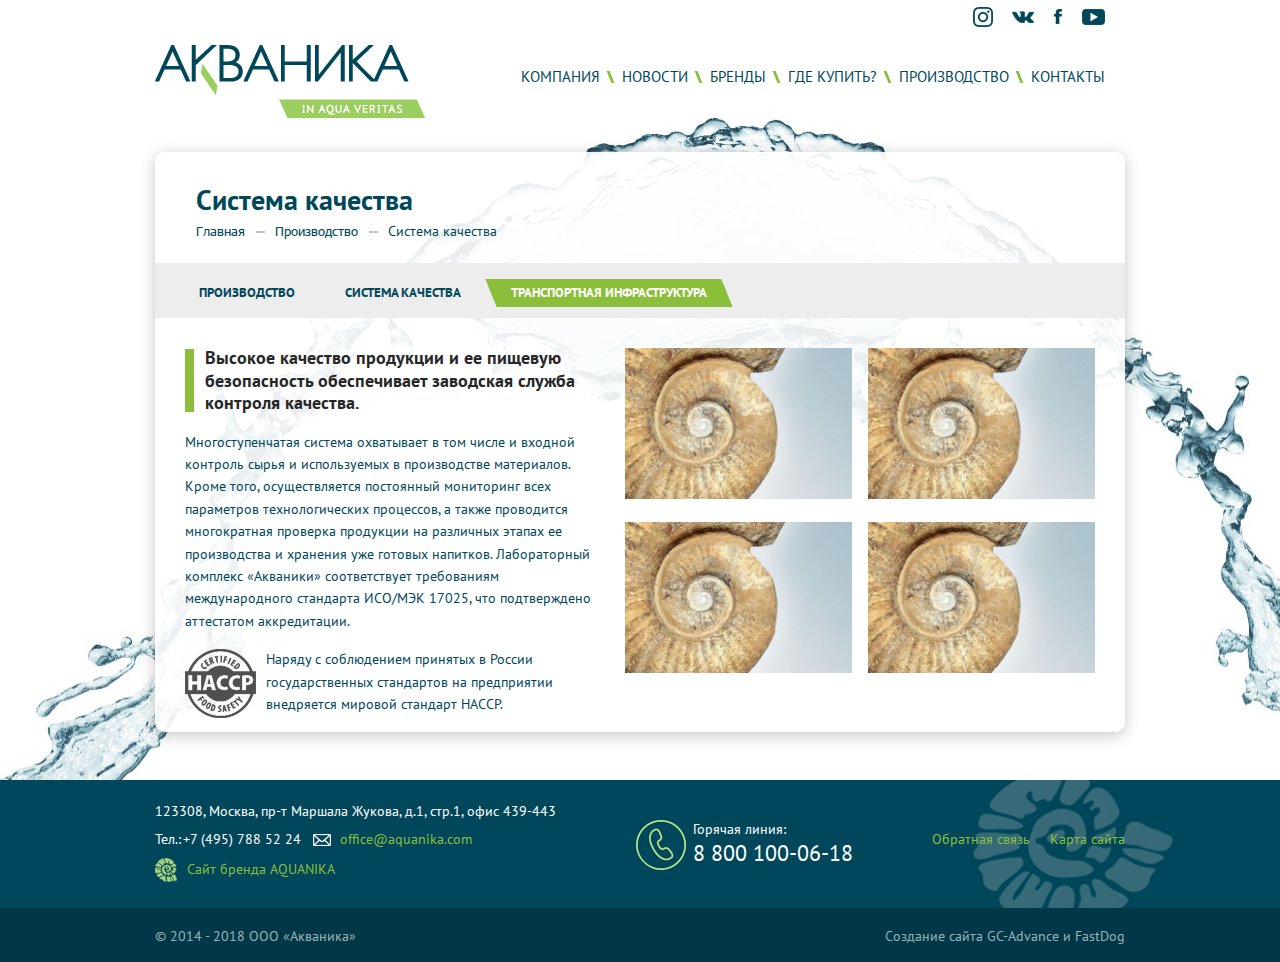
==== aquanika/article.html @ 1a5a7c27 "Add files via upload" ====
<!DOCTYPE html>
<html lang="ru">

<head>
  <meta http-equiv="Content-Type" content="text/html; charset=utf-8">
  <meta name="viewport" content="width=device-width">
  <title>Index</title>


  <link rel="stylesheet" href="css/slick.css">
  <link rel="stylesheet" href="css/fonts.css">
  <link rel="stylesheet" href="css/bootstrap.min.css">
  <link rel="stylesheet" href="css/jquery.fancybox.min.css">
  <link rel="stylesheet" href="css/style.css">
  <link rel="stylesheet" href="css/media.css">

</head>

<body id="top">

  <!-- Main -->

  <div class="main">

    <!-- Header -->
  <div class="arrow_top" id="arrow_top">
    <a href="#top" class="top_a">
      <img src="images/arrow_top.png" alt="">
    </a>
  </div>
    <div class="header-wrap header-inner">
      <div class="container">
        <div class="header">
          <div class="logo">
            <a href="/"><img src="images/logo.png" alt=""></a>
          </div>
          <div class="header-content">
            <div class="header-social">
              <ul>
                <li><a href="#"><img src="images/instagram.png" alt=""></a></li>
                <li><a href="#"><img src="images/vk.png" alt=""></a></li>
                <li><a href="#"><img src="images/facebook.png" alt=""></a></li>
                <li><a href="#"><img src="images/youtube.png" alt=""></a></li>
              </ul>
            </div>
            <div class="nav">
              <div class="burger-nav burger">
                <a href="#"><span></span></a>
              </div>
              <ul>
                <li class="nav__list"><a class="nav__link" href="#">КОМПАНИЯ</a></li>
                <li class="nav__list"><a class="nav__link" href="#">НОВОСТИ</a></li>
                <li class="nav__list">
                  <a class="nav__link" href="#">БРЕНДЫ</a>
                  <span class="nav-sub">
                    <span class="nav-sub-list large">
                      <h3>СОБСТВЕННЫЕ БРЕНДЫ</h3>
                      <ul>
                        <li><a href="#">AQUANIKA</a></li>
                        <li><a href="#">ИВАНОВ МОРС</a></li>
                        <li><a href="#">МИНГАЗ</a></li>
                        <li><a href="#">ИВАНОВ КВАС</a></li>
                        <li><a href="#">РОДНИКИ КАВКАЗА</a></li>
                        <li><a href="#">AquaKids</a></li>
                        <li><a href="#">АРДЖИ</a></li>
                        <li><a href="#">СоюзСладПродукт</a></li>
                      </ul>
                    </span>
                    <span class="nav-sub-list">
                      <h3>Продукты партнеров</h3>
                      <ul>
                        <li><a href="#">BE PLUS</a></li>
                        <li><a href="#">TheMuesli</a></li>
                        <li><a href="#">Детское питание «Ам-Ам»</a></li>
                      </ul>
                    </span>
                  </span>
                </li>
                <li class="nav__list"><a class="nav__link" href="#">ГДЕ КУПИТЬ?</a></li>
                <li class="nav__list"><a class="nav__link" href="#">ПРОИЗВОДСТВО</a></li>
                <li class="nav__list"><a class="nav__link" href="#">КОНТАКТЫ</a></li>
              </ul>
            </div>
          </div>
        </div>
      </div>
    </div>

    <!-- Header End -->
    <!-- Main wrapper -->

    <div class="main-wrapper">
      <div class="container">
        <div class="main-container">
          <div class="main-body">
    
            <!-- Article  -->

            <!-- Тут вставлены новые классы и блоки  -->
    
            <div class="article">
              <div class="article-header">
                <h2>Система качества</h2>
                <ul class="bread">
                  <li><a href="#">Главная</a></li>
                  <li><a href="#">Производство</a></li>
                  <li>Система качества</li>
                </ul>
              </div>
              <ul class="article-tabs">
                <li ><a href="#">Производство</a></li>
                <li ><a href="#">Система качества </a></li>
                <li class="active "><a href="#">Транспортная инфраструктура</a></li>
              </ul>
              <div class="article-items">
                <div class="article-item  active">
                  <div class="article-content">
                    <h3>Высокое качество продукции и ее пищевую безопасность обеспечивает заводская служба контроля качества.</h3>
                    <p>Многоступенчатая система охватывает в том числе и входной контроль сырья и используемых в производстве материалов. Кроме того, осуществляется постоянный мониторинг всех параметров технологических процессов, а также проводится многократная проверка продукции на различных этапах ее производства и хранения уже готовых напитков. Лабораторный комплекс «Акваники» соответствует требованиям международного стандарта ИСО/МЭК 17025, что подтверждено аттестатом аккредитации.</p>
                    <img src="images/article-standard.png" alt="" class="img-left">
                    <p>Наряду с соблюдением принятых в России государственных стандартов на предприятии внедряется мировой стандарт НАССР.</p>
                  </div>
                  <div class="article-gallery">
                    <a href="images/article3.jpg" data-fancybox="images">
                      <img src="images/showcase1.jpg" alt="" />
                    </a>
                    <a href="images/article3.jpg" data-fancybox="images">
                      <img src="images/showcase1.jpg" alt="" />
                    </a>
                    <a href="images/article3.jpg" data-fancybox="images">
                      <img src="images/showcase1.jpg" alt="" />
                    </a>
                    <a href="images/article3.jpg" data-fancybox="images">
                      <img src="images/showcase1.jpg" alt="" />
                    </a>
                  </div>
                </div>
                <div class="article-item article-item_n article-item_one  ">
                  <div class="article-content">
                    <h3>Высокое качество продукции и ее пищевую безопасность обеспечивает заводская служба контроля качества.</h3>
                    <p>Многоступенчатая система охватывает в том числе и входной контроль сырья и используемых в производстве материалов. Кроме того, осуществляется постоянный мониторинг всех параметров технологических процессов, а также проводится многократная проверка продукции на различных этапах ее производства и хранения уже готовых напитков. Лабораторный комплекс «Акваники» соответствует требованиям международного стандарта ИСО/МЭК 17025, что подтверждено аттестатом аккредитации.</p>
                    <img src="images/article-standard.png" alt="" class="img-left">
                    <p>Наряду с соблюдением принятых в России государственных стандартов на предприятии внедряется мировой стандарт НАССР.</p>
                  </div>
                  <div class="article-gallery">
                    <a href="images/article3.jpg" data-fancybox="images">
                      <img src="images/showcase1.jpg" alt="" />
                    </a>
                  </div>
                </div>
                <div class="article-item   article-item_two ">
                 <div class="article-gallery_top">
                    <div class="article-gallery_item">
                       <a href="images/showcase1.jpg" data-fancybox="images">
                        <img src="images/showcase1.jpg" alt="" />
                      </a>
                    </div>
                    <div class="article-gallery_item">
                       <a href="images/showcase1.jpg" data-fancybox="images">
                        <img src="images/showcase1.jpg" alt="" />
                      </a>
                    </div>
                    <div class="article-gallery_item">
                       <a href="images/showcase1.jpg" data-fancybox="images">
                        <img src="images/showcase1.jpg" alt="" />
                      </a>
                    </div>
                  </div>
                  <div class="article-content article-item_n content_bottom">
                    <h3>Высокое качество продукции и ее пищевую безопасность обеспечивает заводская служба контроля качества.</h3>
                    <p>Многоступенчатая система охватывает в том числе и входной контроль сырья </p>
                  </div>

                </div>
                <div class="article-item  article-item_n   article-item_three ">
                  
                  <div class="article-content content_bottom">
                    <h3>Высокое качество продукции и ее пищевую безопасность обеспечивает заводская служба контроля качества.</h3>
                    <p>Многоступенчатая система охватывает в том числе и входной контроль сырья </p>
                  </div>
                  <div class="article-gallery_top">
                    <div class="article-gallery_item">
                       <a href="images/showcase1.jpg" data-fancybox="images">
                        <img src="images/showcase1.jpg" alt="" />
                      </a>
                    </div>
                    <div class="article-gallery_item">
                       <a href="images/showcase1.jpg" data-fancybox="images">
                        <img src="images/showcase1.jpg" alt="" />
                      </a>
                    </div>
                    <div class="article-gallery_item">
                       <a href="images/showcase1.jpg" data-fancybox="images">
                        <img src="images/showcase1.jpg" alt="" />
                      </a>
                    </div>
                  </div>

                </div>
              </div>
            </div>
  <!-- Тут вставлены новые классы и блоки  -->
            <!-- Article End -->
    
          </div>
        </div>
      </div>
    </div>

    <!-- Main wrapper End -->

  </div>

  <!-- Main End -->

  <!-- Footer -->

  <div class="footer-wrap">
    <div class="container">
      <div class="footer">
        <div class="footer-info">
          <div class="footer-address">123308, Москва, пр-т Маршала Жукова, д.1, стр.1, офис 439-443</div>
          <div class="footer-items">
            <div class="footer-item">
              <span>Тел.:</span>
              <a href="tel:74957885224" class="footer-phone">+7 (495) 788 52 24</a>
            </div>
            <div class="footer-item">
              <img src="images/envelope.png" alt="">
              <a href="mailto:office@aquanika.com" class="footer-mail">office@aquanika.com</a>
            </div>
          </div>
          <a href="#" class="footer-site">
            <img src="images/footer-site.png" alt="">
            <p>Сайт бренда AQUANIKA</p>
          </a>
        </div>
        <div class="footer-tel">
          <img src="images/phone.png" alt="">
          <div>
            <p>Горячая линия:</p>
            <a href="tel:88001000618">8 800 100-06-18</a>
          </div>
        </div>
        <ul class="footer-links">
          <li><a href="#">Обратная связь</a></li>
          <li><a href="#">Карта сайта</a></li>
        </ul>
      </div>
    </div>
  </div>

  <!-- Footer End -->
  <!-- Bottom -->

  <div class="bottom-wrap">
    <div class="container">
      <div class="bottom">
        <span>© 2014 - 2018 ООО «Акваника»</span>
        <ul>

          <li>
            <span>Cоздание сайта</span>
            <a href="#">GC-Advance</a><span> и </span><a href="#">FastDog</a>
          </li>
        </ul>
      </div>
    </div>
  </div>

  <!-- Bottom End -->

  <script src="js/jquery-1.8.2.min.js"></script>
  <script src="js/slick.min.js"></script>
  <script src="js/bootstrap.min.js"></script>
  <script src="js/jquery.fancybox.min.js"></script>
  <script src="js/main.js"></script>

</body>

</html>
---- aquanika/css/fonts.css ----
@font-face {
  font-family: 'FiraSans';
  src: url('../fonts/FiraSans-Regular.woff2') format('woff2'),
      url('../fonts/FiraSans-Regular.woff') format('woff');
  font-weight: normal;
  font-style: normal;
}

@font-face {
  font-family: 'PTSans';
  src: url('../fonts/PTSans-Bold.woff2') format('woff2'),
      url('../fonts/PTSans-Bold.woff') format('woff');
  font-weight: bold;
  font-style: normal;
}

@font-face {
  font-family: 'PTSans';
  src: url('../fonts/PTSans-Regular.woff2') format('woff2'),
      url('../fonts/PTSans-Regular.woff') format('woff');
  font-weight: normal;
  font-style: normal;
}

@font-face {
  font-family: 'Tahoma';
  src: url('../fonts/Tahoma.woff2') format('woff2'),
      url('../fonts/Tahoma.woff') format('woff');
  font-weight: normal;
  font-style: normal;
}

@font-face {
  font-family: 'FiraSans';
  src: url('../fonts/FiraSans-SemiBold.woff2') format('woff2'),
      url('../fonts/FiraSans-SemiBold.woff') format('woff');
  font-weight: 600;
  font-style: normal;
}

@font-face {
  font-family: 'FiraSans';
  src: url('../fonts/FiraSans-Medium.woff2') format('woff2'),
  url('../fonts/FiraSans-Medium.woff') format('woff');
  font-weight: 500;
  font-style: normal;
}
---- aquanika/css/style.css ----
button,
input[type="submit"] {
  -moz-appearance: none;
  appearance: none;
  -webkit-appearance: none; }

button:focus {
  -webkit-box-shadow: none !important;
  box-shadow: none !important; }

*:focus {
  outline: none; }

body {
  font: 400 14px/1.4 'PTSans', sans-serif;
  color: #00475a; }

a {
  font: inherit;
  text-decoration: none !important;
  -webkit-transition: 300ms;
  transition: 300ms; }
  a:hover {
    color: #8bbe3a; }

img {
  max-width: 100%;
  max-height: 100%; }

a img {
  border: none;
  outline: none; }

.container {
  max-width: 1200px;
  padding: 0 !important; }

@media (max-width: 1336px) {
  .container {
    width: 970px; } }

@media (max-width: 991px) {
  .container {
    width: 750px; } }

@media (max-width: 767px) {
  .container {
    width: 100%;
    padding: 0 10px !important; } }

ul {
  list-style-type: none;
  margin: 0;
  padding: 0; }

.burger {
  display: none;
  width: 30px; }
  .burger a {
    display: block;
    cursor: pointer;
    padding: 12px 0; }
    .burger a.active span {
      background: transparent; }
      .burger a.active span:before {
        -webkit-transform: rotate(45deg) translate(5px, 6px);
        transform: rotate(45deg) translate(5px, 6px); }
      .burger a.active span:after {
        -webkit-transform: rotate(-45deg) translate(5px, -6px);
        transform: rotate(-45deg) translate(5px, -6px); }
    .burger a span {
      position: relative;
      display: block;
      width: 100%;
      height: 3px;
      background-color: #8bbe3a;
      -webkit-transition: all .2s ease-in-out;
      transition: all .2s ease-in-out; }
      .burger a span:before, .burger a span:after {
        content: '';
        width: 100%;
        height: 3px;
        position: absolute;
        left: 0;
        background-color: #8bbe3a;
        -webkit-transition: all .2s ease-in-out;
        transition: all .2s ease-in-out; }
      .burger a span:before {
        top: -8px; }
      .burger a span:after {
        top: 8px; }

@media (max-width: 991px) {
  .burger-nav {
    display: block; } }

@media (max-width: 767px) {
  .burger-sidebar {
    display: block;
    position: absolute;
    top: 28px;
    right: 10px;
    z-index: 20; }
    .burger-sidebar a.active span {
      background-color: #8bbe3a; }
      .burger-sidebar a.active span:before {
        width: 20px;
        -webkit-transform: rotate(30deg) translate(4px, 12px);
        transform: rotate(30deg) translate(4px, 12px); }
      .burger-sidebar a.active span:after {
        width: 20px;
        -webkit-transform: rotate(-30deg) translate(4px, -12px);
        transform: rotate(-30deg) translate(4px, -12px); } }

@media (max-width: 575px) {
  .burger-sidebar {
    top: 24px; } }

.main {
  background: url(../images/bg.jpg) no-repeat 50% 110px; 
}
.main.fixed {
  background-attachment: fixed; 
}
.main-wrapper {
  padding-bottom: 48px;
  }
.main-container {
  position: relative;
  overflow: hidden;
  display: -webkit-box;
  display: -ms-flexbox;
  display: flex;
  border-radius: 10px;
  background-color: rgba(255, 255, 255, 0.9);
  -webkit-box-shadow: 0px 3px 16px 0 rgba(0, 1, 1, 0.23);
  box-shadow: 0px 3px 16px 0 rgba(0, 1, 1, 0.23); 
}
.main-container.bg-blue {
  background-color: rgba(242, 252, 255, 0.9); 
}
.main-body {
  width: 100%;
}

.sidebar {
  -ms-flex-negative: 0;
  flex-shrink: 0;
  width: 268px;
  background-color: #00475a; }
  .sidebar-header {
    min-height: 112px;
    background-color: #9acf60;
    padding: 23px 21px 10px;
    position: relative; }
    .sidebar-header:after {
      content: '';
      display: block;
      width: 23px;
      height: 23px;
      background-color: #9acf60;
      position: absolute;
      bottom: -8px;
      left: 18px;
      -webkit-transform: rotate(45deg);
      transform: rotate(45deg); }
    .sidebar-header h2 {
      font-size: 28px;
      font-weight: 700;
      color: #00475a;
      margin-bottom: 5px; }
  .sidebar-body {
    padding: 36px 0; }
    .sidebar-body h2 {
      font: 700 15px 'PTSans';
      color: #fff;
      text-transform: uppercase;
      margin-bottom: 15px;
      padding: 0 20px; }
  .sidebar-list {
    margin-bottom: 22px; }
    .sidebar-list li {
      display: -webkit-box;
      display: -ms-flexbox;
      display: flex;
      -webkit-box-orient: vertical;
      -webkit-box-direction: normal;
      -ms-flex-direction: column;
      flex-direction: column;
      margin-bottom: 6px; }
      .sidebar-list li a {
        position: relative;
        width: 100%;
        min-width: 100%;
        padding: 7px 10px 4px 51px;
        font-family: 'FiraSans';
        font-size: 13px;
        color: #fff;
        text-transform: uppercase; }
        .sidebar-list li a:before {
          content: '';
          display: inline-block;
          width: 0;
          height: 0;
          border-style: solid;
          border-width: 0 1.8px 2.6px 1.8px;
          border-color: transparent transparent #fff transparent;
          position: absolute;
          top: 15px;
          left: 30px;
          -webkit-transform: rotate(90deg);
          transform: rotate(90deg);
          -webkit-transition: 300ms;
          transition: 300ms; }
        .sidebar-list li a:hover {
          background-color: #fff;
          color: #00475a; }
          .sidebar-list li a:hover:before {
            border-color: transparent transparent #00475a transparent; }

@media (max-width: 767px) {
  .sidebar {
    -webkit-transform: translateX(-268px);
    transform: translateX(-268px);
    position: absolute;
    top: 0;
    left: 0;
    bottom: 0;
    z-index: 99;
    -webkit-transition: 300ms;
    transition: 300ms; }
    .sidebar.active {
      -webkit-transform: translateX(0);
      transform: translateX(0); } }

@media (max-width: 575px) {
  .sidebar {
    width: 252px; }
    .sidebar-header {
      padding-right: 14px;
      padding-left: 14px; }
    .sidebar-list li a {
      padding-left: 32px; }
      .sidebar-list li a:before {
        top: 13px;
        left: 18px; }
    .sidebar-body h2 {
      padding: 0 10px; } }

.bread {
  display: -webkit-box;
  display: -ms-flexbox;
  display: flex;
  -webkit-box-align: center;
  -ms-flex-align: center;
  align-items: center;
  -ms-flex-wrap: wrap;
  flex-wrap: wrap; }
  .bread li {
    margin-right: 30px;
    position: relative;
    color: #00475a; }
    .bread li:last-child {
      margin-right: 0; }
      .bread li:last-child:after {
        display: none; }
    .bread li:after {
      content: '';
      display: block;
      width: 9px;
      height: 1px;
      opacity: 0.59;
      background-color: #00475a;
      position: absolute;
      top: 50%;
      right: -20px;
      -webkit-transform: translate(0, -50%);
      transform: translate(0, -50%); }
    .bread li a {
      font-family: 'Tahoma';
      font-size: 13px;
      color: #00475a; }
      .bread li a:hover {
        text-decoration: underline !important; }

.header {
  display: -webkit-box;
  display: -ms-flexbox;
  display: flex;
  -webkit-box-align: start;
  -ms-flex-align: start;
  align-items: flex-start;
  -webkit-box-pack: justify;
  -ms-flex-pack: justify;
  justify-content: space-between;
  margin-bottom: 116px; 
}
.header-social {
  display: -webkit-box;
  display: -ms-flexbox;
  display: flex;
  -webkit-box-pack: end;
  -ms-flex-pack: end;
  justify-content: flex-end;
  margin-bottom: 28px; 
}
.header-social ul {
  position: relative;
  display: -webkit-box;
  display: -ms-flexbox;
  display: flex;
  -webkit-box-align: center;
  -ms-flex-align: center;
  align-items: center;
  padding: 6px 0 7px; 
}
.header-social ul li {
  position: relative;
  z-index: 5;
  margin-right: 19px; 
}
.header-social ul li:last-child {
  margin-right: 0; 
}

.header-inner .header {
  margin-bottom: 34px;
}

.logo {
  margin-top: 45px;
  margin-right: 10px; }

@media (max-width: 1336px) {
  .header {
    padding-right: 20px; 
  } 
}

@media (max-width: 991px) {
  .header {
    padding: 0 10px 16px;
    margin-bottom: 66px; }
    .header-wrap {
      position: relative; }
    .header-social {
      margin-bottom: 14px; }
  .logo {
    margin-top: 24px; } }

@media (max-width: 767px) {
  .header {
    margin-bottom: 44px;
   } 
}

@media (max-width: 575px) {
  .header {
    padding: 16px 0;
    margin-bottom: 32px;
    -webkit-box-align: center;
    -ms-flex-align: center;
    align-items: center;
  }
  .header-social {
    margin-bottom: 10px;
  }
  .header-social ul {
    padding: 0;
  }
  .header-social ul li {
    margin-right: 14px;
  }
  .logo {
    margin-top: 0;
    width: 180px;
  } 
}

.nav > ul {
  display: -webkit-box;
  display: -ms-flexbox;
  display: flex;
  -webkit-box-pack: end;
  -ms-flex-pack: end;
  justify-content: flex-end; }

.nav__link {
  font-size: 16px;
  color: #00475a;
  text-transform: uppercase;
  position: relative;
  z-index: 5; }

.nav__list {
  position: relative;
  margin-left: 35px;
  padding: 5px 0; }
  .nav__list:hover .nav__link {
    color: #ffffff; }
  .nav__list:hover:after {
    opacity: 1; }
  .nav__list:hover .nav-sub {
    opacity: 1;
    visibility: visible;
    z-index: 999; }
  .nav__list:after {
    content: '';
    display: block;
    position: absolute;
    left: -21px;
    right: -21px;
    top: 0;
    bottom: 0;
    background: #8bbe3a;
    -webkit-transform: skewX(22deg);
    transform: skewX(22deg);
    opacity: 0; }
  .nav__list:first-child {
    margin-left: 0; }
  .nav__list:last-child:before {
    display: none; }
  .nav__list:before {
    content: '';
    display: block;
    width: 3px;
    height: 12px;
    background: #8bbe3a;
    position: absolute;
    right: -20px;
    top: 10px;
    -webkit-transform: skewX(22deg);
    transform: skewX(22deg);
    -webkit-transition: 300ms;
    transition: 300ms; }

.nav-sub {
  position: absolute;
  opacity: 0;
  visibility: hidden;
  z-index: -1;
  top: 100%;
  width: 650px;
  left: -294px;
  background-color: #f6f6f6;
  -webkit-box-shadow: 0 3px 5px rgba(0, 1, 1, 0.35);
  box-shadow: 0 3px 5px rgba(0, 1, 1, 0.35);
  border-top: 7px solid #8bbe3a;
  padding: 21px;
  display: -webkit-box;
  display: -ms-flexbox;
  display: flex;
  -webkit-transition: 300ms;
  transition: 300ms; }
  .nav-sub-list {
    -ms-flex-preferred-size: 35%;
    flex-basis: 35%; }
    .nav-sub-list h3 {
      font-size: 16px;
      font-weight: bold;
      margin: 0 0 25px;
      text-transform: uppercase; }
    .nav-sub-list li {
      margin-bottom: 8px; }
      .nav-sub-list li a {
        text-transform: uppercase;
        color: #00475a; }
        .nav-sub-list li a:hover {
          color: #8bbe3a; }
    .nav-sub-list.large {
      -ms-flex-preferred-size: 65%;
      flex-basis: 65%; }
      .nav-sub-list.large ul {
        display: -webkit-box;
        display: -ms-flexbox;
        display: flex;
        -ms-flex-wrap: wrap;
        flex-wrap: wrap; }
        .nav-sub-list.large ul li {
          width: 50%; }

@media (max-width: 1336px) {
  .nav__list {
    margin-left: 22px; }
    .nav__list:before {
      right: -12px;
      top: 9px; }
    .nav__list:after {
      left: -14px;
      right: -14px; }
  .nav__link {
    font-size: 15px; } }

@media (max-width: 991px) {
  .nav {
    -webkit-box-pack: end;
    -ms-flex-pack: end;
    justify-content: flex-end; }
    .nav > ul {
      position: absolute;
      top: 100%;
      left: 0;
      right: 0;
      z-index: -1;
      background: #fff;
      padding: 10px;
      margin-top: 10px;
      -webkit-box-orient: vertical;
      -webkit-box-direction: normal;
      -ms-flex-direction: column;
      flex-direction: column;
      -webkit-box-align: center;
      -ms-flex-align: center;
      align-items: center;
      opacity: 0;
      visibility: hidden;
      -webkit-transition: 300ms;
      transition: 300ms; }
      .nav > ul.active {
        opacity: 1;
        visibility: visible;
        z-index: 20;
        margin-top: 0; }
    .nav__list {
      margin: 6px 0;
      padding: 0;
      position: relative;
      text-align: center; }
      .nav__list:before, .nav__list:after {
        display: none; }
      .nav__list:hover {
        color: inherit; }
        .nav__list:hover .nav__link {
          color: inherit; }
    .nav__link {
      position: relative; }
      .nav__link:after {
        content: '';
        display: block;
        position: absolute;
        left: -16px;
        right: -16px;
        top: -6px;
        bottom: -6px;
        z-index: -1;
        background: #8bbe3a;
        -webkit-transform: skewX(22deg);
        transform: skewX(22deg);
        opacity: 0;
        -webkit-transition: 300ms;
        transition: 300ms; }
      .nav__link:hover {
        color: #fff !important; }
        .nav__link:hover:after {
          opacity: 1; }
    .nav-sub {
      display: none; } }

.showcase {
  padding-bottom: 164px;
  display: -webkit-box;
  display: -ms-flexbox;
  display: flex; }
  .showcase-item {
    -ms-flex-preferred-size: 235px;
    flex-basis: 235px;
    margin-left: 10px;
    -webkit-box-shadow: 0 3px 16px rgba(0, 1, 1, 0.23);
    box-shadow: 0 3px 16px rgba(0, 1, 1, 0.23);
    border-radius: 6px;
    overflow: hidden; }
    .showcase-item:first-child {
      margin-left: 0;
      -ms-flex-preferred-size: 468px;
      flex-basis: 468px; }
    .showcase-item:hover {
      -webkit-box-shadow: 0 3px 20px black;
      box-shadow: 0 3px 20px black; }
      .showcase-item:hover .showcase-header {
        background-color: #8bbe3a; }
  .showcase-header {
    padding: 15px 20px;
    background: rgba(0, 71, 90, 0.9);
    color: #ffffff;
    font-size: 18px;
    text-transform: uppercase;
    font-weight: 400;
    -webkit-transition: 300ms;
    transition: 300ms; }
    .showcase-header b {
      display: block;
      font-weight: bold; }
  .showcase-img {
    height: 310px;
    background-position: 50%;
    background-size: cover; }
  .showcase-description {
    border-top: 12px solid #8bbe3a;
    padding: 0 20px;
    color: #000;
    background: rgba(255, 255, 255, 0.9);
    min-height: 85px;
    display: -webkit-box;
    display: -ms-flexbox;
    display: flex;
    -webkit-box-align: center;
    -ms-flex-align: center;
    align-items: center; }

@media (max-width: 1336px) {
  .showcase-header {
    padding: 14px 10px; }
  .showcase-description {
    padding: 12px 10px; } }

@media (max-width: 991px) {
  .showcase {
    -ms-flex-wrap: wrap;
    flex-wrap: wrap;
    -webkit-box-pack: center;
    -ms-flex-pack: center;
    justify-content: center;
    padding-bottom: 66px; }
    .showcase-item {
      -ms-flex-preferred-size: 320px;
      flex-basis: 320px;
      margin: 0 5px 10px; }
      .showcase-item:first-child {
        -ms-flex-preferred-size: 320px;
        flex-basis: 320px;
        margin: 0 5px 10px; } }

@media (max-width: 767px) {
  .showcase-item {
    -ms-flex-preferred-size: 260px;
    flex-basis: 260px; }
    .showcase-item:first-child {
      -ms-flex-preferred-size: 260px;
      flex-basis: 260px; } }

@media (max-width: 575px) {
  .showcase {
    padding-bottom: 50px; }
    .showcase-item {
      -ms-flex-preferred-size: 100% !important;
      flex-basis: 100% !important;
      margin: 0 0 10px !important; } }

.footer {
  padding: 22px 0 21px;
  display: -webkit-box;
  display: -ms-flexbox;
  display: flex;
  -webkit-box-align: center;
  -ms-flex-align: center;
  align-items: center;
  -webkit-box-pack: justify;
  -ms-flex-pack: justify;
  justify-content: space-between; }
  .footer-wrap {
    background: url(../images/footer-bg.jpg) no-repeat 50%;
    background-size: cover; }
  .footer-address {
    margin-bottom: 8px;
    color: #fff; }
  .footer-items {
    display: -webkit-box;
    display: -ms-flexbox;
    display: flex;
    -webkit-box-align: center;
    -ms-flex-align: center;
    align-items: center;
    margin-bottom: 8px; }
  .footer-item {
    display: -webkit-box;
    display: -ms-flexbox;
    display: flex;
    -webkit-box-align: center;
    -ms-flex-align: center;
    align-items: center;
    margin-right: 12px; }
    .footer-item span {
      color: #fff;
      margin-right: 2px; }
    .footer-item img {
      width: 18px;
      margin-right: 9px; }
  .footer-phone {
    color: #fff; }
  .footer-mail {
    color: #8bbe3a; }
    .footer-mail:hover {
      color: #fff; }

.footer-site {
  display: -webkit-inline-box;
  display: -ms-inline-flexbox;
  display: inline-flex;
  -webkit-box-align: center;
  -ms-flex-align: center;
  align-items: center; }
  .footer-site:hover {
    opacity: .9; }
  .footer-site img {
    width: 22px;
    margin-right: 10px; }
  .footer-site p {
    color: #8bbe3a;
    margin-bottom: 0; }

.footer-tel {
  display: -webkit-box;
  display: -ms-flexbox;
  display: flex;
  -webkit-box-align: center;
  -ms-flex-align: center;
  align-items: center; }
  .footer-tel img {
    width: 50px;
    margin-right: 7px; }
  .footer-tel p {
    color: #fff;
    margin-bottom: 0; }
  .footer-tel a {
    font-size: 22px;
    color: #fff; }
    .footer-tel a:hover {
      color: #8bbe3a; }

.footer-links {
  display: -webkit-box;
  display: -ms-flexbox;
  display: flex;
  -webkit-box-align: center;
  -ms-flex-align: center;
  align-items: center;
  margin-top: -10px; }
  .footer-links li {
    margin-right: 20px; }
    .footer-links li:last-child {
      margin-right: 0; }
    .footer-links li a {
      color: #8bbe3a; }
      .footer-links li a:hover {
        color: #fff; }

@media (max-width: 991px) {
  .footer-info {
    max-width: 230px;
    margin-right: 10px; }
  .footer-items {
    -webkit-box-orient: vertical;
    -webkit-box-direction: normal;
    -ms-flex-direction: column;
    flex-direction: column;
    -webkit-box-align: start;
    -ms-flex-align: start;
    align-items: flex-start; }
  .footer-item {
    margin-bottom: 6px; } }

@media (max-width: 767px) {
  .footer {
    -webkit-box-orient: vertical;
    -webkit-box-direction: normal;
    -ms-flex-direction: column;
    flex-direction: column;
    -webkit-box-align: center;
    -ms-flex-align: center;
    align-items: center; }
    .footer-info {
      width: 100%;
      max-width: 100%;
      margin-right: 0;
      margin-bottom: 14px; }
    .footer-tel {
      margin-bottom: 16px; }
    .footer-links {
      margin-top: 0; } }

.bottom {
  display: -webkit-box;
  display: -ms-flexbox;
  display: flex;
  -webkit-box-align: center;
  -ms-flex-align: center;
  align-items: center;
  -webkit-box-pack: justify;
  -ms-flex-pack: justify;
  justify-content: space-between;
  padding: 19px 0 15px; }
  .bottom-wrap {
    background-color: #003847; }
  .bottom span {
    color: rgba(255, 255, 255, 0.61); }
  .bottom ul {
    display: -webkit-box;
    display: -ms-flexbox;
    display: flex;
    -webkit-box-align: center;
    -ms-flex-align: center;
    align-items: center; }
    .bottom ul li {
      margin-right: 16px;
      position: relative; }
      .bottom ul li:after {
        display: block;
        position: absolute;
        top: 50%;
        right: -10px;
        -webkit-transform: translate(0, -50%);
        transform: translate(0, -50%);
        color: rgba(255, 255, 255, 0.61); }
      .bottom ul li:last-child {
        margin-right: 0; }
        .bottom ul li:last-child:after {
          display: none; }
      .bottom ul li a {
        color: rgba(255, 255, 255, 0.61); }
        .bottom ul li a:hover {
          text-decoration: none !important; }

@media (max-width: 767px) {
  .bottom {
    -webkit-box-orient: vertical;
    -webkit-box-direction: normal;
    -ms-flex-direction: column;
    flex-direction: column; }
    .bottom-links {
      margin-top: 4px; } }

@media (max-width: 575px) {
  .bottom ul {
    -webkit-box-orient: vertical;
    -webkit-box-direction: normal;
    -ms-flex-direction: column;
    flex-direction: column;
    -webkit-box-align: center;
    -ms-flex-align: center;
    align-items: center; }
    .bottom ul li {
      margin-right: 0;
      margin-bottom: 1px; }
      .bottom ul li:after {
        display: none; } }

.brands {
  padding: 24px 42px 100px 46px;
}
.brands h2 {
  font: 600 22px/1.14 'FiraSans';
  color: #64929e;
  text-transform: uppercase;
  margin-bottom: 19px; 
}
.brands p {
  line-height: 1.3;
  color: #363636;
  margin-bottom: 18px; 
}
.brands-empty {
  font: 600 22px/1.14 'FiraSans';
  color: #9acf60;
  margin-bottom: 15px;
}
.brands-items {
  display: -webkit-box;
  display: -ms-flexbox;
  display: flex;
  -ms-flex-wrap: wrap;
  flex-wrap: wrap;
  margin: 26px 0 24px -15px;
}
.brands-item {
  width: calc(25% - 15px);
  margin: 0 0 21px 14px;
  padding: 6px 10px 5px;
  border-radius: 9px;
  -webkit-box-shadow: 0px 3px 16px 0 rgba(0, 1, 1, 0.3);
  box-shadow: 0px 3px 16px 0 rgba(0, 1, 1, 0.3);
  background-color: #fff;
  text-align: center;
  border: 1px solid #e0e8eb;
}
.brands-item:hover {
  -webkit-box-shadow: none;
  box-shadow: none; 
}
.brands-item:hover img {
  opacity: .5; 
}
.brands-logo {
  height: 70px;
  margin-bottom: 5px;
  display: -webkit-box;
  display: -ms-flexbox;
  display: flex;
  -webkit-box-align: center;
  -ms-flex-align: center;
  align-items: center;
  -webkit-box-pack: center;
  -ms-flex-pack: center;
  justify-content: center;
}
.brands-logo img {
  -webkit-transform: translateZ(0);
  transform: translateZ(0);
  -webkit-transition: opacity 300ms;
  transition: opacity 300ms; 
}
.brands-img {
  height: 260px;
  display: -webkit-box;
  display: -ms-flexbox;
  display: flex;
  -webkit-box-align: center;
  -ms-flex-align: center;
  align-items: center;
  -webkit-box-pack: center;
  -ms-flex-pack: center;
  justify-content: center; 
}
  .brands-img img {
    max-width: 90%;
    max-height: 90%;
    -webkit-transition: opacity 300ms;
    transition: opacity 300ms;
    -webkit-transform: translateZ(0);
    transform: translateZ(0); 
  }

@media (max-width: 1336px) {
  .brands {
    padding: 32px 18px 100px; }
    .brands-item {
      width: calc(33.33% - 15px); } }

@media (max-width: 991px) {
  .brands {
    padding-top: 26px;
    padding-bottom: 44px; }
    .brands h2 {
      margin-bottom: 14px;
      padding-right: 40px; }
    .brands-item {
      width: calc(50% - 15px); } }

@media (max-width: 575px) {
  .brands {
    padding-right: 10px;
    padding-left: 10px; }
    .brands-items {
      margin-left: 0;
      -webkit-box-orient: vertical;
      -webkit-box-direction: normal;
      -ms-flex-direction: column;
      flex-direction: column;
      -webkit-box-align: center;
      -ms-flex-align: center;
      align-items: center; }
    .brands-item {
      margin: 0 0 20px;
      width: 100%;
      max-width: 340px; } }

.products {
  padding: 42px 48px; }
  .products b {
    display: block;
    margin: 9px 0 15px;
    font: 600 22px/1.14 'FiraSans'; }
  .products p {
    margin-bottom: 16px; }
  .products-header {
    display: -webkit-box;
    display: -ms-flexbox;
    display: flex;
    -webkit-box-align: center;
    -ms-flex-align: center;
    align-items: center;
    -ms-flex-wrap: wrap;
    flex-wrap: wrap;
    margin-bottom: 19px; }
    .products-header h2 {
      color: #69939e;
      font: 500 22px/1.14 'FiraSans';
      text-transform: uppercase;
      margin-right: 22px;
      margin-bottom: 10px; }
    .products-header a {
      line-height: 34px;
      padding: 0 17px 0 12px;
      font-weight: 700;
      text-transform: uppercase;
      border-radius: 5px;
      font-size: 16px;
      color: #fff;
      background-color: #9acf60;
      margin-bottom: 10px;
      display: -webkit-box;
      display: -ms-flexbox;
      display: flex;
      -webkit-box-align: center;
      -ms-flex-align: center;
      align-items: center; }
      .products-header a:hover {
        background-color: #8bbe3a; }
      .products-header a img {
        width: 21px;
        -ms-flex-negative: 0;
        flex-shrink: 0;
        margin-right: 10px; }
  .products-items {
    display: -webkit-box;
    display: -ms-flexbox;
    display: flex;
    -ms-flex-wrap: wrap;
    flex-wrap: wrap;
    -webkit-box-pack: center;
    -ms-flex-pack: center;
    justify-content: center;
    margin-left: -52px; }
  .products-item {
    -ms-flex-preferred-size: 167px;
    flex-basis: 167px;
    text-align: center;
    color: #00475a;
    margin: 0 0 32px 52px; }
    .products-item .volume {
      font-size: 22px;
      color: #4fa312; }
    .products-item h2 {
      font-size: 18px;
      font-weight: 700;
      line-height: 1.07;
      margin-bottom: 0; }
    .products-item p {
      line-height: 1.07;
      margin-bottom: 6px; }
  .products-img {
    height: 209px;
    margin-bottom: 3px; }

@media (max-width: 1336px) {
  .products {
    padding-right: 26px;
    padding-left: 26px; } }

@media (max-width: 767px) {
  .products {
    padding-top: 24px; } }

@media (max-width: 510px) {
  .products {
    padding-right: 10px;
    padding-left: 10px; }
    .products > img {
      width: 220px; }
    .products b {
      font-size: 18px;
      margin-bottom: 10px; }
    .products-items {
      margin-left: 0;
      -webkit-box-orient: vertical;
      -webkit-box-direction: normal;
      -ms-flex-direction: column;
      flex-direction: column;
      -webkit-box-align: center;
      -ms-flex-align: center;
      align-items: center; }
    .products-item {
      margin: 0 0 30px; } }

.news {
  padding: 46px 30px 48px 32px; }
  .news-item {
    display: -webkit-box;
    display: -ms-flexbox;
    display: flex;
    -webkit-box-align: start;
    -ms-flex-align: start;
    align-items: flex-start;
    padding-left: 37px;
    margin-bottom: 59px;
    position: relative; }
    .news-item:before {
      content: '';
      display: block;
      width: 15px;
      height: 12px;
      background-color: #8bbe3a;
      position: absolute;
      top: 12px;
      left: 0px;
      -webkit-transform: skewY(30deg);
      transform: skewY(52deg); }
  .news-img {
    -ms-flex-negative: 0;
    flex-shrink: 0;
    width: 190px;
    margin-right: 35px;
    position: relative; }
    .news-img:after {
      content: '';
      display: block;
      background-color: rgba(0, 0, 0, 0.05);
      position: absolute;
      top: 0;
      right: 0;
      bottom: 0;
      left: 0;
      -webkit-transition: 300ms;
      transition: 300ms; }
    .news-img:hover:after {
      opacity: 0; }
  .news-content {
    margin-top: -2px; }
    .news-content a {
      display: inline-block;
      font-size: 22px;
      font-weight: 700;
      line-height: 1;
      color: #8bbe3a;
      margin-bottom: 4px; }
      .news-content a:hover {
        color: #9acf60; }
    .news-content span {
      display: -webkit-box;
      display: -ms-flexbox;
      display: flex;
      font-weight: 700;
      margin-bottom: 16px; }
    .news-content p {
      margin-bottom: 0;
      line-height: 1.3; }

@media (max-width: 1336px) {
  .news {
    padding-left: 20px; }
    .news-item {
      padding-left: 28px;
      margin-bottom: 32px; }
    .news-img {
      margin-right: 16px; }
    .news-content a {
      font-size: 20px; }
    .news-content span {
      margin-bottom: 8px; } }

@media (max-width: 991px) {
  .news-item {
    -webkit-box-orient: vertical;
    -webkit-box-direction: normal;
    -ms-flex-direction: column;
    flex-direction: column;
    -webkit-box-align: start;
    -ms-flex-align: start;
    align-items: flex-start; }
  .news-img {
    margin-bottom: 12px; } }

@media (max-width: 767px) {
  .news {
    padding-top: 32px; } }

@media (max-width: 575px) {
  .news {
    padding-right: 10px;
    padding-left: 10px; }
    .news-item {
      padding-left: 0; }
      .news-item:before {
        display: none; } }

.pagination {
  -webkit-box-pack: center;
  -ms-flex-pack: center;
  justify-content: center; }
  .pagination li {
    margin: 0 8px;
    display: -webkit-box;
    display: -ms-flexbox;
    display: flex;
    -webkit-box-align: center;
    -ms-flex-align: center;
    align-items: center; }
    .pagination li.active a {
      color: #9acf60;
      border: 1px solid #9acf60; }
    .pagination li.prev a,
    .pagination li.next a {
      width: 5px;
      height: 11px;
      background: url(../images/prev.png) no-repeat left;
      border: none !important;
      -webkit-transition: none;
      transition: none; }
      .pagination li.prev a:hover,
      .pagination li.next a:hover {
        background-position: right; }
    .pagination li.next a {
      background-image: url(../images/next.png); }
    .pagination li a {
      width: 23px;
      height: 33px;
      color: #00475a;
      font-size: 18px;
      font-weight: 700;
      border: 1px solid transparent;
      border-radius: 3px;
      display: -webkit-box;
      display: -ms-flexbox;
      display: flex;
      -webkit-box-align: center;
      -ms-flex-align: center;
      align-items: center;
      -webkit-box-pack: center;
      -ms-flex-pack: center;
      justify-content: center; }
      .pagination li a:hover {
        color: #9acf60;
        border: 1px solid #9acf60; }

.article {
  padding-bottom: 73px; }
  .article-items {
    padding: 0 48px 0 42px; }
  .article-item {
    display: none; }
    .article-item.active {
      display: -webkit-box !important;
      display: -ms-flexbox !important;
      display: flex !important;
      -webkit-box-align: start;
      -ms-flex-align: start;
      align-items: flex-start; }
  .article-header {
    padding: 36px 41px 21px; }
    .article-header h2 {
      font-size: 28px;
      font-weight: 700;
      line-height: 1;
      color: #00475a;
      margin-bottom: 6px; }
  .article-content {
    -webkit-box-flex: 10;
    -ms-flex-positive: 10;
    flex-grow: 10;
    margin-right: 60px;
    margin-top: -4px; }
    .article-content h3 {
      font-size: 18px;
      font-weight: 700;
      line-height: 1.25;
      color: #272727;
      margin-bottom: 22px;
      padding-left: 20px;
      position: relative; }
      .article-content h3:before {
        content: '';
        display: block;
        width: 9px;
        background-color: #8bbe3a;
        position: absolute;
        top: 1px;
        left: 0;
        bottom: 4px; }
    .article-content > p {
      margin-bottom: 26px;
      line-height: 1.6; }
  .article img.img-left {
    float: left;
    margin: 0 10px 10px 0; }
  .article img.img-right {
    float: right;
    margin: 0 0 10px 10px; }

.article-gallery {
  -ms-flex-negative: 0;
  flex-shrink: 0;
  width: 560px;
  display: -webkit-box;
  display: -ms-flexbox;
  display: flex;
  -ms-flex-wrap: wrap;
  flex-wrap: wrap;
  -webkit-box-pack: justify;
  -ms-flex-pack: justify;
  justify-content: space-between; }
  .article-gallery a {
    width: 271px;
    height: 191px;
    margin-bottom: 18px;
    position: relative; }
    .article-gallery a:after {
      content: '';
      display: block;
      background-color: rgba(0, 0, 0, 0.05);
      position: absolute;
      top: 0;
      right: 0;
      bottom: 0;
      left: 0;
      opacity: 0;
      -webkit-transition: 300ms;
      transition: 300ms; }
    .article-gallery a:hover:after {
      opacity: 1; }

.article-tabs {
  display: -webkit-box;
  display: -ms-flexbox;
  display: flex;
  -webkit-box-align: center;
  -ms-flex-align: center;
  align-items: center;
  -ms-flex-wrap: wrap;
  flex-wrap: wrap;
  background-color: #ededed;
  padding: 20px 44px 4px;
  margin-bottom: 58px; }
  .article-tabs li {
    margin-bottom: 12px;
    margin-right: 50px; }
    .article-tabs li:last-child {
      margin-right: 0; }
    .article-tabs li.active a {
      color: #fff; }
      .article-tabs li.active a:after {
        opacity: 1; }
    .article-tabs li a {
      font-size: 13px;
      font-weight: 700;
      color: #00475a;
      padding: 6px 0;
      text-transform: uppercase;
      position: relative;
      z-index: 5; }
      .article-tabs li a:after {
        content: '';
        display: block;
        position: absolute;
        left: -20px;
        right: -20px;
        top: 0;
        bottom: 0;
        z-index: -1;
        background: #8bbe3a;
        -webkit-transform: skewX(22deg);
        transform: skewX(22deg);
        opacity: 0;
        -webkit-transition: 300ms;
        transition: 300ms; }
      .article-tabs li a:hover {
        color: #fff; }
        .article-tabs li a:hover:after {
          opacity: 1; }

@media (max-width: 1336px) {
  .article-items {
    padding: 0 30px; }
  .article-gallery {
    width: 470px; }
    .article-gallery a {
      width: 227px;
      height: 160px;
      margin-bottom: 14px; }
  .article-tabs {
    margin-bottom: 36px; }
  .article-content {
    margin-right: 26px;
    margin-top: 0; }
    .article-content h3 {
      margin-bottom: 16px; }
    .article-content > p {
      margin-bottom: 16px; } }

@media (max-width: 991px) {
  .article {
    padding-bottom: 48px; }
    .article-header {
      padding: 30px 16px 21px; }
    .article-items {
      padding: 0 16px; }
    .article-gallery {
      width: 360px; }
      .article-gallery a {
        width: 173px;
        height: 122px; }
    .article-tabs {
      padding: 20px 30px 4px; }
    .article-content {
      margin-right: 16px; }
      .article-content > p {
        line-height: 1.45; } }

@media (max-width: 767px) {
  .article {
    padding-bottom: 36px; }
    .article-header h2 {
      font-size: 26px; }
    .article-tabs {
      margin-bottom: 28px; }
      .article-tabs li {
        margin-right: 36px; }
        .article-tabs li a:after {
          left: -14px;
          right: -14px; }
    .article-item {
      -webkit-box-orient: vertical;
      -webkit-box-direction: normal;
      -ms-flex-direction: column;
      flex-direction: column;
      -webkit-box-align: start;
      -ms-flex-align: start;
      align-items: flex-start; }
    .article-content {
      margin-right: 0;
      margin-bottom: 20px; }
    .article-gallery {
      width: 100%;
      -webkit-box-pack: center;
      -ms-flex-pack: center;
      justify-content: center; }
      .article-gallery a {
        margin: 0 8px 16px; } }

.content {
  padding: 53px 50px 50px 44px; }
  .content h1,
  .content h2,
  .content h3 {
    font: 600 22px/1 'FiraSans'; }
  .content h1 {
    margin-bottom: 21px;
    text-transform: uppercase;
    color: #7D99A4; }
  .content h2 {
    color: #9acf60;
    margin-bottom: 16px; }
  .content h3 {
    margin: 38px 0 15px; }
  .content p {
    margin-bottom: 15px; }
  .content i {
    display: block;
    margin-bottom: 15px; }
  .content ul {
    margin-bottom: 26px; }
    .content ul li {
      position: relative;
      padding-left: 16px;
      margin-bottom: 11px; }
      .content ul li:last-child {
        margin-bottom: 0; }
      .content ul li:before {
        content: '';
        display: inline-block;
        width: 0;
        height: 0;
        border-style: solid;
        border-width: 0 1.8px 2.6px 1.8px;
        border-color: transparent transparent #000 transparent;
        position: absolute;
        top: 50%;
        left: 0;
        -webkit-transform: translateY(-50%) rotate(90deg);
        transform: translateY(-50%) rotate(90deg);
        margin-top: -1.5px; }
  .content ol {
    margin: 30px 0 20px;
    padding: 0;
    list-style: none; }
    .content ol li {
      margin-bottom: 11px;
      display: -webkit-box;
      display: -ms-flexbox;
      display: flex;
      -webkit-box-align: start;
      -ms-flex-align: start;
      align-items: flex-start; }
      .content ol li:last-child {
        margin-bottom: 0; }
      .content ol li span {
        -ms-flex-negative: 0;
        flex-shrink: 0;
        font-weight: 700;
        color: #88a1aa;
        margin-right: 10px; }

@media (max-width: 991px) {
  .content {
    padding: 38px 20px; } }

@media (max-width: 767px) {
  .content {
    padding: 33px 10px; }
    .content h1 {
      padding-right: 40px; } }

@media (max-width: 575px) {
  .content h1,
  .content h2,
  .content h3 {
    font-size: 20px; }
  .content h2 {
    margin-bottom: 14px; }
  .content h3 {
    margin: 26px 0 12px; }
  .content ul {
    margin-bottom: 18px; }
  .content ol {
    margin: 20px 0; } }

.callback {
  display: none;
  width: 639px;
  border-radius: 9px;
  background-color: #fff;
  -webkit-box-shadow: 0px 3px 16px 0 rgba(0, 1, 1, 0.23);
  box-shadow: 0px 3px 16px 0 rgba(0, 1, 1, 0.23);
  padding: 38px 64px 16px 50px;
  margin: 0 auto; }
  .callback h2 {
    font: 600 22px/1 'FiraSans';
    margin-bottom: 21px;
    padding-right: 30px;
    text-transform: uppercase; }
  .callback-items {
    margin-bottom: 16px; }
  .callback-item {
    display: -webkit-box;
    display: -ms-flexbox;
    display: flex;
    -webkit-box-align: start;
    -ms-flex-align: start;
    align-items: flex-start;
    -webkit-box-pack: justify;
    -ms-flex-pack: justify;
    justify-content: space-between;
    margin-bottom: 12px; }
    .callback-item span {
      width: 97px;
      padding-top: 10px; }
  .callback-input {
    position: relative;
    -ms-flex-preferred-size: 428px;
    flex-basis: 428px;
    height: 34px; }
    .callback-input input {
      width: 100%;
      height: 100%;
      padding: 0 24px;
      font: 400 14px 'PTSans';
      border-radius: 4px;
      background-color: #fff;
      border: 1px solid #b4b4b4; }
      .callback-input input::-webkit-input-placeholder {
        color: #000; }
      .callback-input input::-ms-input-placeholder {
        color: #000; }
      .callback-input input::placeholder {
        color: #000; }
      .callback-input input::-moz-placeholder {
        color: #000; }
  .callback-textarea {
    -ms-flex-preferred-size: 428px;
    flex-basis: 428px;
    height: 159px; }
    .callback-textarea textarea {
      width: 100%;
      height: 100%;
      padding: 15px 23px;
      font: 400 14px 'PTSans';
      border-radius: 4px;
      background-color: #fff;
      border: 1px solid #b4b4b4;
      resize: none; }
      .callback-textarea textarea::-webkit-input-placeholder {
        color: #000; }
      .callback-textarea textarea::-ms-input-placeholder {
        color: #000; }
      .callback-textarea textarea::placeholder {
        color: #000; }
      .callback-textarea textarea::-moz-placeholder {
        color: #000; }
  .callback-footer {
    display: -webkit-box;
    display: -ms-flexbox;
    display: flex;
    -webkit-box-align: center;
    -ms-flex-align: center;
    align-items: center;
    -webkit-box-pack: justify;
    -ms-flex-pack: justify;
    justify-content: space-between; }
    .callback-footer p {
      color: #b8b8b8;
      margin-bottom: 0;
      margin-right: 10px; }
    .callback-footer button {
      border: none;
      cursor: pointer;
      -webkit-transition: 300ms;
      transition: 300ms;
      min-width: 118px;
      height: 34px;
      padding: 0 10px;
      font: 700 16px 'PTSans';
      color: #fff;
      background-color: #9acf60;
      border-radius: 3px;
      text-transform: uppercase;
      display: -webkit-box;
      display: -ms-flexbox;
      display: flex;
      -webkit-box-align: center;
      -ms-flex-align: center;
      align-items: center;
      -webkit-box-pack: center;
      -ms-flex-pack: center;
      justify-content: center; }
      .callback-footer button:hover {
        background-color: #8bbe3a; }

.fancybox-close-small {
  width: 12px;
  height: 10px;
  background: url(../images/modal-close.png) no-repeat 50%;
  top: 25px;
  right: 22px; }
  .fancybox-close-small:focus {
    outline: none; }
  .fancybox-close-small:after {
    display: none; }

.input-error {
  position: absolute;
  top: 100%;
  left: 50%;
  z-index: 10;
  -webkit-transform: translateX(-50%);
  transform: translateX(-50%);
  padding: 4px 22px;
  margin-top: 3px;
  width: 391px;
  background-color: #FBF2CC;
  -webkit-box-shadow: 0px 1px 7px 0 rgba(0, 0, 0, 0.35);
  box-shadow: 0px 1px 7px 0 rgba(0, 0, 0, 0.35);
  font-size: 12px;
  color: #7b7b7b; }
  .input-error:before {
    content: '';
    display: block;
    width: 12px;
    height: 12px;
    background-color: #FBF2CC;
    position: absolute;
    top: -5px;
    left: 17px;
    z-index: -1;
    -webkit-transform: rotate(45deg);
    transform: rotate(45deg); }

@media (max-width: 767px) {
  .callback {
    width: 530px;
    padding: 26px 12px 16px; } }

@media (max-width: 575px) {
  .callback {
    width: 100%; }
    .callback-item {
      -webkit-box-orient: vertical;
      -webkit-box-direction: normal;
      -ms-flex-direction: column;
      flex-direction: column;
      -webkit-box-align: start;
      -ms-flex-align: start;
      align-items: flex-start; }
      .callback-item span {
        width: 100%;
        padding-top: 0;
        margin-right: 0;
        margin-bottom: 7px; }
    .callback-input {
      -ms-flex-preferred-size: 0;
      flex-basis: 0;
      width: 100%; }
    .callback-textarea {
      -ms-flex-preferred-size: 0;
      flex-basis: 0;
      width: 100%; }
    .callback-footer {
      -webkit-box-orient: vertical;
      -webkit-box-direction: normal;
      -ms-flex-direction: column;
      flex-direction: column;
      -webkit-box-align: center;
      -ms-flex-align: center;
      align-items: center; }
      .callback-footer p {
        margin-right: 0;
        margin-bottom: 10px; }
  .input-error {
    width: 280px; } }



/********Новые стили*******/
.article-item_n .article-gallery{
  width: 400px;
}
.article-item_n .article-gallery_top{
  
  text-align: center;
  display: flex;
  flex-wrap: wrap;
  margin: 0px -15px;
}
.article-item_n .article-gallery_item{
  flex: 0 0 33.3333%;
  margin-bottom: 30px;
  padding: 0px 15px;
} 
.article-item_n .content_bottom{
  width: 100%;
  padding: 0px 0px;
}
.article-item_n.article-item.article-item_two.active{
  display: inline-block!important;
  width: 100%;
}
.article-item_n.article-item.article-item_two{
  padding-bottom: 20px;
}
.article-item_n.article-item.article-item_three{
  padding-bottom: 20px;
}
.article-item_n .article-content{color: #363636 ;}
.article-item_n .article-content h3{color: #272727;}
.article-tabs{margin-bottom: 30px;}
.article{padding-bottom: 0px;}

.article-item_n.article-item.article-item_three.active{
  display: inline-block!important;
  width: 100%;
}
.article-item_n .article-gallery a {
  width: 100%;
  height: auto;
}
.article-item_n.article-item.article-item_one{
  margin-top: 60px;
  padding-bottom: 40px;
}
@media only screen and (max-width : 768px) {
.article-gallery_top{display: inline-block;width: 100%; margin: 0px;}
.article-gallery{width: 100%;}
}
---- aquanika/css/media.css ----
@media only screen and (max-width : 768px) {
	.showcase-img{height: 180px;}
	.main{padding-top: 100px;}
	.header{position: fixed;top: 0px; background: #fff; z-index: 111; padding: 15px 15px; width: 100%; left: 0px; right: 0px;}
}
.article-tabs{width: 100%; flex: 0 0 100%;}
.arrow_top{position: fixed; z-index: 111; bottom: 20px ;right: 20px;}
.top_a{height: 35px; width: 35px;     box-shadow: 0 3px 16px rgba(0, 0, 7, 0.4); border-radius: 3px; display: flex;align-items: center; justify-content: center; background: #fff; }
.top_a img{max-width: 25px;}
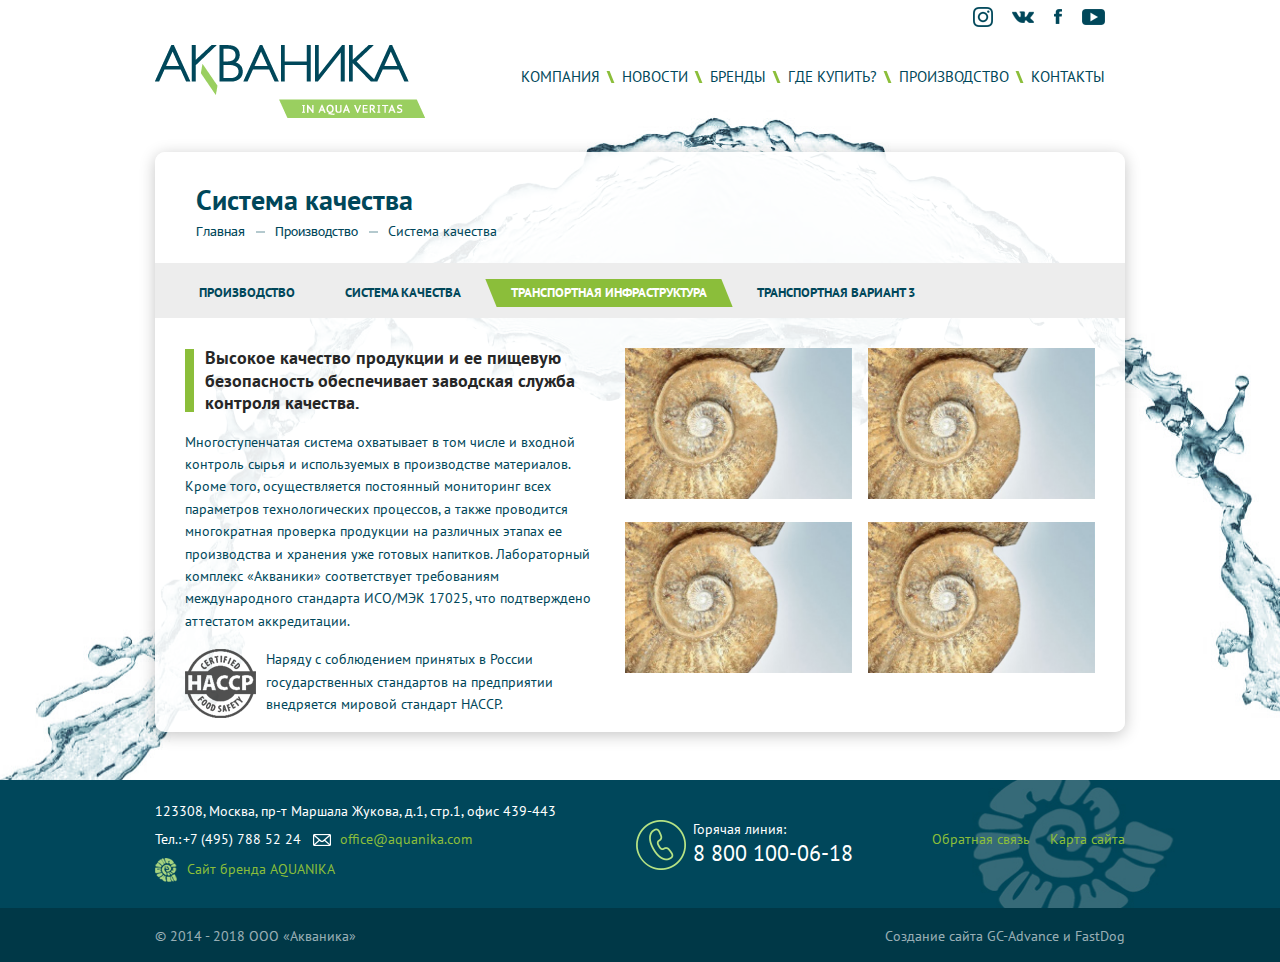
==== commit ea6cea69: "Update article.html" ====
--- a/aquanika/article.html
+++ b/aquanika/article.html
@@ -111,6 +111,7 @@
                 <li ><a href="#">Производство</a></li>
                 <li ><a href="#">Система качества </a></li>
                 <li class="active "><a href="#">Транспортная инфраструктура</a></li>
+                <li =><a href="#">Транспортная вариант 3</a></li>
               </ul>
               <div class="article-items">
                 <div class="article-item  active">
@@ -148,7 +149,7 @@
                     </a>
                   </div>
                 </div>
-                <div class="article-item   article-item_two ">
+                <div class="article-item article-item_n    article-item_two ">
                  <div class="article-gallery_top">
                     <div class="article-gallery_item">
                        <a href="images/showcase1.jpg" data-fancybox="images">
@@ -278,4 +279,4 @@
 
 </body>
 
-</html>+</html>
